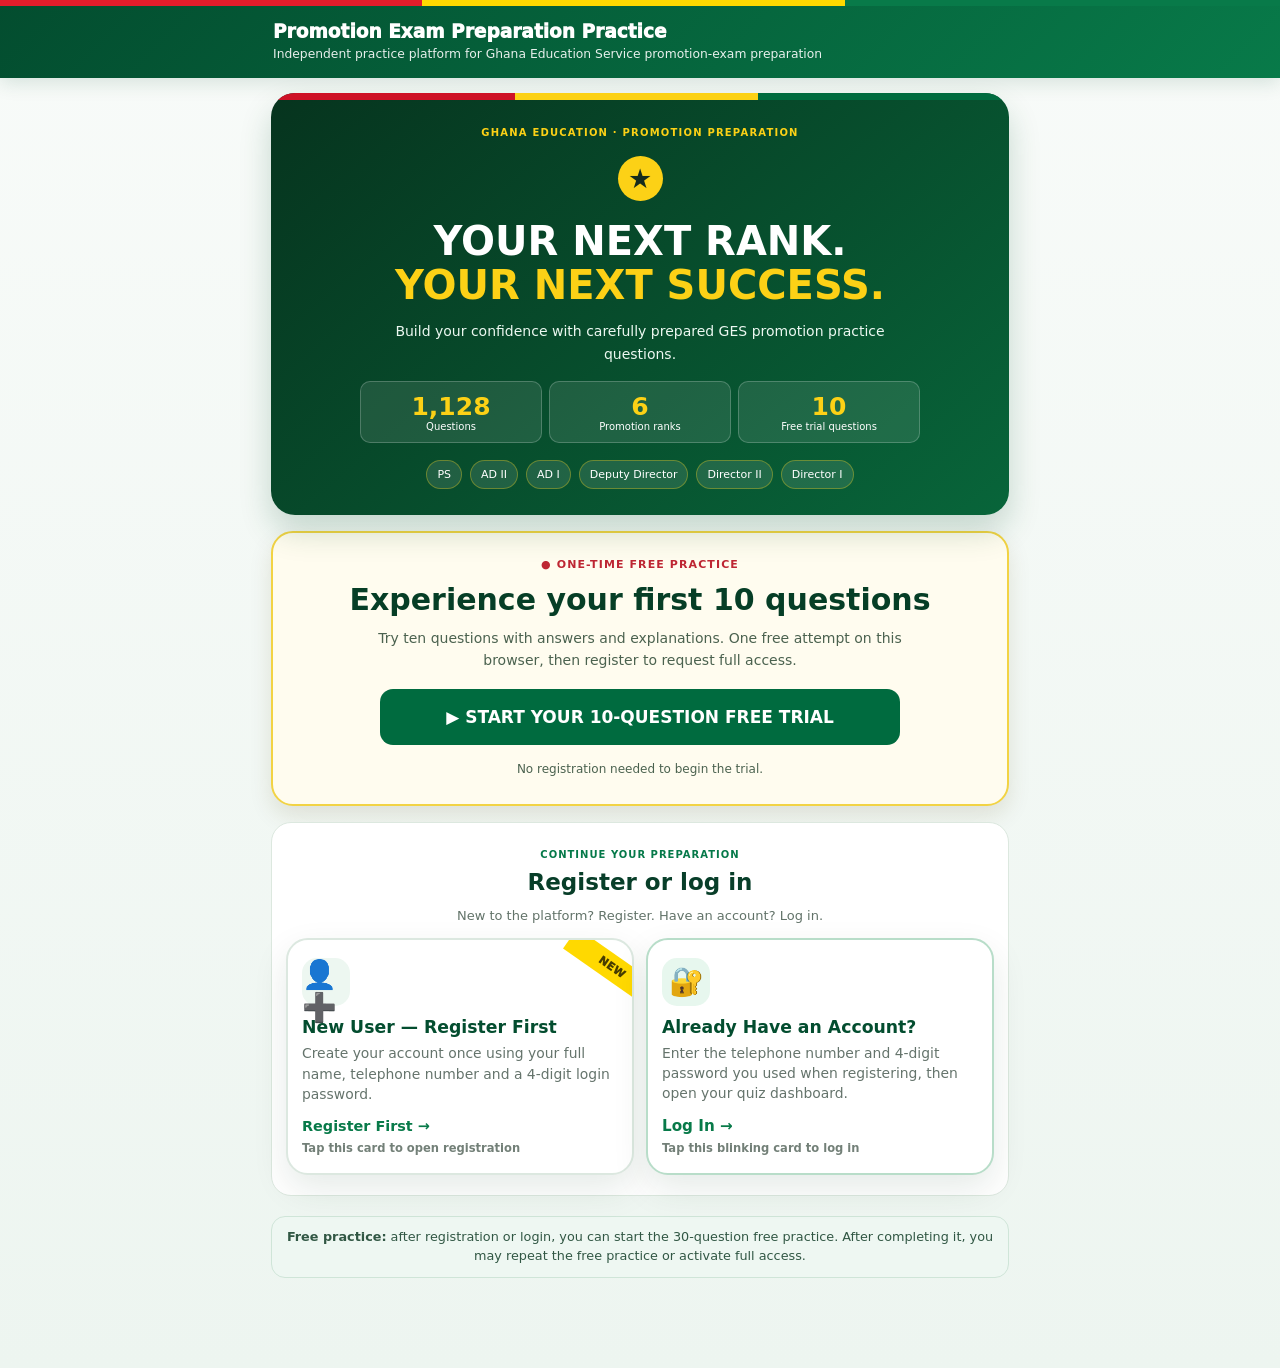
==== ges-promotion-quiz-2027/index.html @ 05cff6d4 "Enforce one-time browser free trial with automatic final subscription pop-up" ====
<!doctype html>
<html lang="en">
<head>
<meta charset="utf-8">
<meta name="viewport" content="width=device-width,initial-scale=1,viewport-fit=cover">
<meta name="theme-color" content="#075f39">
<title>Promotion Exam Preparation Practice</title>
<style>
:root{--g:#087a49;--gd:#034d2f;--y:#ffd900;--bg:#f3f7f4;--text:#17251e;--muted:#65746c;--line:#dce8e0;--shadow:0 14px 35px rgba(11,54,32,.10)}*{box-sizing:border-box}html{scroll-behavior:smooth}body{margin:0;font-family:system-ui,-apple-system,"Segoe UI",Roboto,Arial,sans-serif;background:linear-gradient(180deg,#f8fbf9,#edf5f0);color:var(--text);-webkit-tap-highlight-color:transparent}button,input,select{font:inherit}.hidden{display:none!important}button{cursor:pointer}.top-brand{background:linear-gradient(135deg,#034d2f,#087a49);color:#fff;box-shadow:0 5px 18px rgba(3,77,47,.14)}.flagline{height:6px;background:linear-gradient(90deg,#e31d2b 0 33%,#ffd900 33% 66%,#087a49 66%)}.brand{max-width:760px;margin:auto;padding:15px 13px}.brand h1{font-size:1.16rem;margin:0;font-weight:950}.brand p{font-size:.77rem;opacity:.9;margin:4px 0 0;line-height:1.35}.page{max-width:760px;margin:auto;padding:15px 11px 90px}.hero{text-align:center;padding:14px 6px 17px}.hero h2{margin:0;color:var(--gd);font-size:1.48rem}.hero p{margin:7px auto 0;max-width:610px;color:var(--muted);line-height:1.5;font-size:.91rem}.instruction-strip{display:flex;align-items:center;gap:9px;margin:0 auto 15px;max-width:620px;background:#fff8cf;border:1px solid #f0db70;border-radius:14px;padding:10px 12px;color:#514400;font-size:.82rem;line-height:1.42}.instruction-strip strong{color:#2e2900}.auth-grid{display:grid;grid-template-columns:1fr 1fr;gap:12px}.auth-choice{border:2px solid var(--line);background:#fff;border-radius:22px;padding:18px 14px;text-align:left;box-shadow:var(--shadow);min-height:195px;position:relative;overflow:hidden;transition:transform .18s,border-color .18s,box-shadow .18s}.auth-choice:hover,.auth-choice:active{transform:translateY(-3px);border-color:#62ae88;box-shadow:0 18px 38px rgba(11,54,32,.15)}.auth-choice .icon{display:grid;place-items:center;width:48px;height:48px;border-radius:15px;background:#edf7f1;font-size:1.75rem}.auth-choice h3{margin:11px 0 6px;color:var(--gd);font-size:1.08rem}.auth-choice p{margin:0;color:var(--muted);font-size:.87rem;line-height:1.45}.auth-choice b{display:inline-flex;margin-top:14px;color:var(--g);font-size:.9rem}.new-card:after{content:'NEW';position:absolute;right:-31px;top:15px;background:var(--y);color:#473d00;font-weight:1000;padding:6px 36px;transform:rotate(35deg);font-size:.68rem;letter-spacing:.04em}.login-card{border-color:#b8ddc9;animation:loginGlow 2.2s infinite}.login-card .icon{background:#e7f7ee}.login-card b{font-size:.95rem}@keyframes loginGlow{50%{box-shadow:0 0 0 5px rgba(8,122,73,.08),0 18px 40px rgba(11,54,32,.16);border-color:#68b88f}}.tap-note{display:block;margin-top:6px;font-size:.72rem;color:#738078;font-weight:750}.panel,.practice-card,.subscribe-card,.result-card{background:#fff;border:1px solid var(--line);border-radius:21px;padding:16px;box-shadow:var(--shadow)}.panel-head{display:flex;align-items:center;gap:10px;margin-bottom:12px}.back{border:0;background:#edf6f1;border-radius:12px;padding:10px 12px;color:var(--gd);font-weight:900}.panel h3{margin:0;color:var(--gd)}.panel small{color:var(--muted)}label{display:block;font-size:.78rem;font-weight:900;color:#385246;margin:11px 0 5px;text-transform:uppercase;letter-spacing:.03em}input,select{width:100%;border:1.5px solid #cfded5;border-radius:13px;padding:13px;background:#fff;outline:none;min-height:50px}input:focus,select:focus{border-color:var(--g);box-shadow:0 0 0 4px rgba(8,122,73,.1)}.primary,.ghost,.whatsapp{border:0;border-radius:13px;padding:12px 14px;font-weight:950}.primary{background:linear-gradient(135deg,#087a49,#045b36);color:#fff;box-shadow:0 9px 20px rgba(8,122,73,.22)}.ghost{background:#edf5f0;color:var(--gd)}.block{width:100%;display:flex;justify-content:center;margin-top:12px}.hint{background:#eef8f2;border:1px solid #d6eadf;padding:11px;border-radius:12px;color:#496258;font-size:.82rem;line-height:1.45;margin-top:10px}.security-note{margin:13px 0 0;padding:11px 12px;border-radius:14px;background:#eef7f2;border:1px solid #cfe5d8;color:#315744;font-size:.8rem;line-height:1.45;text-align:center}.pulse-soft{animation:pulseSoft 1.9s infinite}@keyframes pulseSoft{50%{transform:scale(1.015);box-shadow:0 0 0 5px rgba(8,122,73,.09),0 9px 20px rgba(8,122,73,.22)}}.dash-head{display:flex;justify-content:space-between;align-items:flex-start;gap:8px;margin-bottom:10px}.dash-head small{font-weight:900;color:var(--g)}.dash-head h2{margin:2px 0;font-size:1.35rem}.dash-head p{margin:0;color:var(--muted)}.status-pill{display:inline-block;padding:6px 10px;border-radius:999px;font-size:.72rem;font-weight:950;margin-bottom:12px}.status-pill.ok{background:#e4f7eb;color:#05683c}.status-pill.free{background:#fff5c4;color:#6f5900}.status-pill.pending{background:#fff0dd;color:#9b4d00}.practice-card{display:grid;gap:8px}.practice-card h3{margin:0}.practice-card p{margin:0;color:var(--muted);line-height:1.45}.card-icon{font-size:2rem}.grid2{display:grid;grid-template-columns:1fr 1fr;gap:10px}.action-card{width:100%;margin:12px 0;background:#fff;border:1px solid var(--line);border-radius:17px;padding:13px;text-align:left;display:grid;grid-template-columns:auto 1fr;column-gap:10px}.action-card span{font-size:1.5rem;grid-row:1/3}.action-card small{color:var(--muted)}.subscribe-card{margin-top:14px;text-align:center;border:2px solid var(--y);position:relative;overflow:hidden;background:linear-gradient(180deg,#fffef6,#fffbe1)}.subscribe-card:before{content:'FULL ACCESS';position:absolute;right:-39px;top:18px;background:#d52b2f;color:#fff;font-weight:1000;font-size:.64rem;padding:6px 40px;transform:rotate(37deg);letter-spacing:.05em}.blink-border{animation:subBlink 1.5s infinite}@keyframes subBlink{50%{box-shadow:0 0 0 6px rgba(255,217,0,.20),0 20px 42px rgba(84,70,0,.16);border-color:#f4c400}}.sub-badge{display:inline-block;background:var(--y);padding:6px 10px;border-radius:999px;font-size:.7rem;font-weight:1000}.subscribe-card h3{margin:11px 0 5px;color:var(--gd)}.subscribe-card p{color:var(--muted);line-height:1.46;margin:0}.price{font-size:2.35rem;font-weight:1000;color:var(--gd);margin:10px 0}.momo{background:#fff6b8;border:1px solid #ecd55c;border-radius:15px;padding:12px;display:grid;gap:4px}.momo small{font-weight:900;color:#725f00}.momo strong{font-size:1.55rem;letter-spacing:.035em}.momo b{font-size:.9rem}.whatsapp{display:flex;background:#18a558;color:#fff;text-decoration:none;justify-content:center;margin-top:10px}.pending-text{display:block;margin-top:8px;color:#9b4d00}.independent-note{text-align:center;color:#7a877f;font-size:.72rem;padding:16px}.quiz-top{position:sticky;top:0;z-index:5;background:#fff;border-bottom:1px solid var(--line)}.quiz-bar{max-width:760px;margin:auto;display:grid;grid-template-columns:40px 1fr 86px;gap:8px;align-items:center;padding:8px}.iconbtn{width:38px;height:38px;border:0;border-radius:11px;background:#edf4ef}.prog-meta{display:flex;justify-content:space-between;font-size:.66rem;font-weight:850;color:#52645b}.progress{height:6px;background:#e6eee9;border-radius:10px;overflow:hidden;margin-top:5px}.progress span{display:block;height:100%;background:linear-gradient(90deg,#e31d2b,#ffd900,#087a49);width:0}.timer{text-align:center;background:#eef7f2;padding:6px;border-radius:10px}.timer small{display:block;font-size:.48rem}.timer strong{font-size:.85rem}.quiz-page{max-width:760px;margin:auto;padding:9px 8px 90px}.q-tags{display:flex;gap:5px;flex-wrap:wrap;margin-bottom:6px}.tag{font-size:.62rem;background:#e8f3ed;padding:4px 7px;border-radius:999px;color:#315744}.question-card{background:#fff;border-radius:18px;padding:14px 10px;box-shadow:var(--shadow)}.qno{font-size:.68rem;font-weight:900;color:var(--g)}.qtext{font-size:1.02rem;font-weight:760;line-height:1.48;margin:7px 0 12px;overflow-wrap:anywhere}.options{display:grid;gap:8px}.option{border:1.5px solid #d9e5dd;background:#fff;border-radius:14px;padding:10px 9px;display:grid;grid-template-columns:34px minmax(0,1fr) auto;gap:8px;align-items:center;text-align:left;min-height:55px}.letter{width:32px;height:32px;border-radius:10px;background:#edf5f0;display:grid;place-items:center;font-weight:900}.option.correct{background:#e8f8ef;border-color:#43a871}.option.wrong{background:#fff0ef;border-color:#e26d64}.otxt{line-height:1.37;overflow-wrap:anywhere}.mark{font-size:.7rem;font-weight:900}.explain{margin-top:10px;background:#f4f7f5;border-radius:12px;padding:10px;font-size:.84rem;line-height:1.45}.bottom-nav{position:fixed;left:0;right:0;bottom:0;background:#fff;border-top:1px solid var(--line);padding:7px 8px calc(7px + env(safe-area-inset-bottom));z-index:8}.bottom-nav .inner{max-width:760px;margin:auto;display:grid;grid-template-columns:.9fr 1.2fr;gap:8px}.bottom-nav button{min-height:47px}.result-card{text-align:center}.result-ring{width:130px;height:130px;border:10px solid #dceee4;border-top-color:var(--g);border-radius:50%;margin:0 auto 12px;display:grid;place-items:center;align-content:center}.result-ring strong{font-size:2rem;color:var(--gd)}.result-ring span{font-size:.8rem}.stats{display:grid;grid-template-columns:repeat(4,1fr);gap:7px}.stats div{background:#fff;border:1px solid var(--line);border-radius:14px;padding:10px;text-align:center}.stats strong,.stats span{display:block}.stats span{font-size:.66rem;color:var(--muted)}.history{margin-top:12px;display:grid;gap:7px}.history-row{background:#fff;border:1px solid var(--line);border-radius:13px;padding:10px;display:grid;grid-template-columns:auto 1fr auto;gap:9px;align-items:center}.history-row b{font-size:1.2rem;color:var(--g)}.history-row span{font-size:.82rem}.history-row small{color:var(--muted)}.toast{position:fixed;z-index:99;left:50%;bottom:20px;transform:translateX(-50%);background:#123a28;color:#fff;padding:11px 14px;border-radius:12px;max-width:90%;font-weight:750;box-shadow:0 10px 30px #0003}.toast.bad{background:#98251e}@media(max-width:560px){.auth-grid{grid-template-columns:1fr}.auth-choice{min-height:152px}.page{padding:12px 9px 80px}.brand{padding:12px 10px}.brand h1{font-size:1rem}.brand p{font-size:.7rem}.grid2{grid-template-columns:1fr}.stats{grid-template-columns:1fr 1fr}.qtext{font-size:.98rem}.option{grid-template-columns:32px minmax(0,1fr) auto;padding:9px 7px}.history-row{grid-template-columns:auto 1fr}.history-row small{grid-column:2}.instruction-strip{font-size:.78rem}.auth-choice h3{font-size:1.02rem}}
</style>
<style>
.new-bank-hero{position:relative;overflow:hidden;margin:0 0 17px;padding:25px 18px 20px;border-radius:21px;background:linear-gradient(145deg,#064d30 0%,#087847 67%,#0b573a 100%);color:white;text-align:center;border:1px solid #ffd83d;box-shadow:0 18px 36px rgba(3,77,47,.2)}
.new-bank-hero:before{content:"";position:absolute;top:0;left:0;right:0;height:7px;background:linear-gradient(90deg,#ce1126 0 33.33%,#fcd116 33.33% 66.66%,#138547 66.66% 100%)}
.new-bank-tag{display:inline-flex;align-items:center;gap:8px;padding:7px 12px;border:1px solid rgba(255,255,255,.38);border-radius:24px;background:rgba(255,255,255,.15);font-size:10px;font-weight:850;letter-spacing:.08em}
.new-bank-dot{width:8px;height:8px;border-radius:50%;background:#fcd116;box-shadow:0 0 0 4px rgba(252,209,22,.2)}
.new-bank-spark{color:#fcd116}
.new-bank-symbol{margin-top:18px;color:#fcd116;font-size:16px}.new-bank-symbol span{margin:0 8px;color:#f4f9f4;font-size:10px;letter-spacing:.16em;font-weight:850}
.new-bank-hero h2{font-size:clamp(28px,7vw,40px);line-height:1.08;margin:13px 0 12px;letter-spacing:-.035em;color:#fff;font-weight:900}.new-bank-hero h2 span{color:#fcd116}
.new-bank-hero p{font-size:14px;line-height:1.6;max-width:530px;margin:0 auto;color:#eef9f1}
.new-bank-stats{display:grid;grid-template-columns:repeat(3,minmax(0,1fr));gap:7px;margin-top:18px}.new-bank-stats span{background:rgba(255,255,255,.13);border:1px solid rgba(255,255,255,.17);border-radius:12px;padding:10px 5px;font-size:10px;line-height:1.35}.new-bank-stats strong{display:block;color:#fcd116;font-size:21px;line-height:1.1;margin-bottom:3px}
.new-bank-encourage{margin-top:15px;color:#fcd116;font-size:11px;letter-spacing:.025em;font-weight:800}
@media (max-width:380px){.new-bank-hero{padding:23px 11px 18px}.new-bank-stats span{font-size:9px}.new-bank-symbol span{margin:0 3px;font-size:9px}}
@media (prefers-reduced-motion:no-preference){.new-bank-dot{animation:new-bank-pulse 2.5s ease-in-out infinite}@keyframes new-bank-pulse{50%{box-shadow:0 0 0 8px rgba(252,209,22,.08)}}}
</style>
<style>
.preview-ten{margin:20px auto 18px;max-width:760px;background:#fff;border:1px solid #d3e3da;border-radius:20px;overflow:hidden;box-shadow:0 14px 34px rgba(4,64,38,.1)}
.preview-head{padding:21px 17px 17px;background:linear-gradient(135deg,#06462d,#087747);color:#fff;text-align:center;border-top:5px solid #fcd116}.preview-free{display:inline-block;color:#15301f;background:#fcd116;padding:5px 11px;font-size:11px;font-weight:900;letter-spacing:.04em;border-radius:20px;animation:preview-glow 2.2s infinite}
.preview-head h2{font-size:clamp(20px,5vw,28px);margin:12px 0 8px;color:#fff}.preview-head p{font-size:14px;line-height:1.5;margin:0 auto 15px;max-width:510px;color:#e5f4e9}
.preview-meter{display:flex;justify-content:space-between;gap:10px;font-size:13px;font-weight:800}.preview-track{height:6px;border-radius:8px;background:#4c9472;margin-top:8px;overflow:hidden}.preview-track span{display:block;height:100%;width:10%;background:#fcd116;transition:width .25s}
.preview-content{padding:19px 16px 14px}.preview-topic{display:inline-block;font-size:11px;color:#006b3f;background:#e5f4ea;border-radius:7px;font-weight:800;padding:5px 9px;margin-bottom:11px}.preview-question{margin:0 0 15px;font-size:19px;line-height:1.42;color:#163423;font-weight:750}.preview-options{display:grid;gap:9px}.preview-option{width:100%;display:flex;gap:12px;align-items:flex-start;padding:13px;text-align:left;background:#fff;border:1.5px solid #d5e4da;border-radius:12px;color:#183d29;font-size:15px;cursor:pointer;white-space:normal;line-height:1.4}.preview-option span:first-child{flex:none;width:27px;height:27px;display:grid;place-items:center;border-radius:50%;border:1px solid #88a898;font-weight:800;font-size:12px}.preview-option.preview-correct{border-color:#087a49;background:#e6f7ec}.preview-option.preview-wrong{border-color:#c32938;background:#fff0f0}.preview-option:disabled{cursor:default;opacity:1}.preview-explain{margin-top:12px;padding:12px;border-left:4px solid #006b3f;background:#edf8f0;border-radius:8px;color:#193d29;font-size:14px;line-height:1.55}
.preview-actions{display:flex;gap:10px;padding:0 16px 16px}.preview-actions button{flex:1;min-width:0;border-radius:10px;padding:13px 9px;font-size:13px;font-weight:800;cursor:pointer;white-space:normal}.preview-primary{border:0;background:#006b3f;color:white}.preview-outline{border:1px solid #006b3f;background:white;color:#006b3f}.preview-actions button:disabled{opacity:.45;cursor:default}.preview-footer{font-size:12px;text-align:center;color:#5b7164;padding:0 16px 17px;margin:0}
@keyframes preview-glow{50%{box-shadow:0 0 0 5px rgba(252,209,22,.18)}}@media(prefers-reduced-motion:reduce){.preview-free{animation:none}}
</style>
<style>
.quick-route{padding:19px 14px;margin:15px 0 18px;border-radius:19px;background:#fff;border:1px solid #d8e7dd;box-shadow:0 7px 22px rgba(0,80,46,.07)}.quick-route-title{text-align:center;color:#087a49;font-size:10px;letter-spacing:.13em;font-weight:900}.quick-route h2{text-align:center;color:#123b27;font-size:21px;margin:5px 0 13px}.quick-route-grid{display:grid;grid-template-columns:repeat(3,minmax(0,1fr));gap:9px}.quick-route-card{min-width:0;min-height:128px;display:flex;flex-direction:column;align-items:flex-start;gap:5px;text-align:left;padding:13px 11px;border-radius:14px;background:#f0f8f3;border:1px solid #bedccc;color:#153b27;cursor:pointer}.quick-route-card:nth-child(2){background:#fff9e5;border-color:#ebd78a}.quick-route-card:nth-child(3){background:#f5f8fa;border-color:#d2e1e9}.quick-route-number{border-radius:6px;background:#087a49;color:white;padding:3px 7px;font-size:10px;font-weight:900}.quick-route-card strong{font-size:14px;line-height:1.22}.quick-route-card small{font-size:11px;line-height:1.35;color:#536c5b}.quick-route-card>span:last-child{font-size:11px;font-weight:900;color:#057847;margin-top:auto}
.preview-modal[hidden]{display:none!important}.preview-modal{position:fixed;inset:0;z-index:999999;background:rgba(4,27,16,.78);display:flex;align-items:center;justify-content:center;padding:15px;overflow-y:auto}.preview-modal-card{position:relative;width:100%;max-width:470px;background:white;border-radius:20px;padding:25px 18px 20px;text-align:center;color:#143622;box-shadow:0 20px 70px rgba(0,0,0,.35);overflow:hidden}.preview-modal-flag{position:absolute;top:0;left:0;right:0;height:7px;background:linear-gradient(90deg,#ce1126 0 33%,#fcd116 33% 66%,#006b3f 66%)}.preview-modal-icon{width:54px;height:54px;display:grid;place-items:center;background:#fcd116;color:#111;margin:3px auto 11px;border-radius:50%;font-size:27px}.preview-modal-caption{font-size:10px;font-weight:900;letter-spacing:.1em;color:#087a49}.preview-modal-card h2{margin:8px 0;font-size:23px;color:#075934}.preview-modal-card p{line-height:1.48;font-size:14px;margin:10px 0}.preview-modal-message{background:#eff7f0;border-radius:10px;padding:12px}.preview-modal-card button{display:block;width:100%;font-weight:800;cursor:pointer;font-size:14px;padding:12px;border-radius:10px;margin-top:9px}.preview-modal-join{border:0;background:#006b3f;color:#fff}.preview-modal-secondary{border:1px solid #006b3f;color:#006b3f;background:white}.preview-modal-outline{border:1px solid #dac169;color:#654b00;background:#fff9e6}.preview-modal-close{border:0;background:transparent;color:#66786e!important;font-size:12px!important}.preview-modal-open{overflow:hidden}
@media(max-width:480px){.quick-route-grid{grid-template-columns:1fr}.quick-route-card{min-height:0;display:grid;grid-template-columns:37px 1fr;gap:3px 9px;align-items:center}.quick-route-number{grid-row:span 3;justify-self:center}.quick-route-card>span:last-child{margin-top:0}}
</style><style>
.fresh-hero{position:relative;background:linear-gradient(140deg,#06341e,#08653a);border-radius:24px;text-align:center;color:white;padding:34px 15px 26px;overflow:hidden;box-shadow:0 16px 32px #0b502b33}.fresh-flag{height:7px;position:absolute;top:0;left:0;right:0;background:linear-gradient(90deg,#ce1126 0 33%,#fcd116 33% 66%,#006b3f 66%)}.fresh-kicker{font-size:10px;letter-spacing:.12em;font-weight:900;color:#fcd116}.fresh-star{font-size:27px;background:#fcd116;color:#162b1c;border-radius:50%;width:45px;height:45px;display:grid;place-items:center;margin:18px auto}.fresh-hero h2{font-size:clamp(26px,6vw,40px);font-weight:900;line-height:1.12;color:white;margin:0 0 12px}.fresh-hero h2 span{color:#fcd116}.fresh-hero p{font-size:14px;line-height:1.6;color:#ecf8f1;max-width:490px;margin:0 auto 16px}.fresh-metrics{display:grid;grid-template-columns:repeat(3,1fr);gap:7px;max-width:560px;margin:0 auto 17px}.fresh-metrics span{background:#ffffff19;border:1px solid #ffffff35;border-radius:10px;padding:10px 3px;font-size:10px}.fresh-metrics b{display:block;font-size:25px;color:#fcd116}.fresh-ranks{display:flex;flex-wrap:wrap;justify-content:center;gap:8px}.fresh-ranks span{font-size:11px;padding:7px 10px;border-radius:20px;background:#ffffff1b;border:1px solid #fcd11655;animation:rankrise 3s infinite}.fresh-ranks span:nth-child(even){animation-delay:-1.5s}.fresh-trial{background:#fffcef;border:2px solid #f2d344;border-radius:22px;text-align:center;padding:25px 17px;margin:16px 0;box-shadow:0 10px 22px #544a1020}.fresh-live{font-size:11px;letter-spacing:.1em;font-weight:900;color:#be2633;animation:twinkle 1.4s infinite}.fresh-trial h2{font-size:clamp(22px,5vw,30px);color:#063e26;margin:11px 0}.fresh-trial p{font-size:14px;line-height:1.55;color:#4b624f;max-width:540px;margin:0 auto 18px}.fresh-cta{width:100%;max-width:520px;border:0;border-radius:13px;background:#006b3f;color:white;padding:18px 12px;font-weight:900;font-size:clamp(13px,3vw,17px);cursor:pointer;animation:ctaglow 1.6s infinite}.fresh-cta.done{background:#a62132;animation:none}.fresh-trial .fresh-small{font-size:12px;margin:15px auto 0}.fresh-entry{background:#fff;border:1px solid #dce8df;border-radius:20px;padding:20px 14px;margin-bottom:20px}.fresh-entry-title{text-align:center}.fresh-entry-title span{color:#057949;font-size:10px;letter-spacing:.1em;font-weight:900}.fresh-entry-title h2{color:#083e29;font-size:23px;margin:7px 0}.fresh-entry-title p{font-size:13px;color:#627369}.fresh-entry .auth-grid{margin-top:15px}.preview-ten[hidden]{display:none!important}@keyframes rankrise{50%{transform:translateY(-5px)}}@keyframes twinkle{50%{opacity:.35}}@keyframes ctaglow{50%{box-shadow:0 0 0 7px #fcd11666;transform:scale(1.015)}}@media(prefers-reduced-motion:reduce){.fresh-ranks span,.fresh-live,.fresh-cta{animation:none}}
</style></head>
<body>
<header class="top-brand"><div class="flagline"></div><div class="brand"><h1>Promotion Exam Preparation Practice</h1><p>Independent practice platform for Ghana Education Service promotion-exam preparation</p></div></header>
<main id="authScreen" class="page">
<section class="fresh-hero"><div class="fresh-flag"></div><div class="fresh-kicker">GHANA EDUCATION · PROMOTION PREPARATION</div><div class="fresh-star">★</div><h2>YOUR NEXT RANK.<br><span>YOUR NEXT SUCCESS.</span></h2><p>Build your confidence with carefully prepared GES promotion practice questions.</p><div class="fresh-metrics"><span><b>1,128</b>Questions</span><span><b>6</b>Promotion ranks</span><span><b>10</b>Free trial questions</span></div><div class="fresh-ranks"><span>PS</span><span>AD II</span><span>AD I</span><span>Deputy Director</span><span>Director II</span><span>Director I</span></div></section><section class="fresh-trial"><div class="fresh-live">● ONE-TIME FREE PRACTICE</div><h2>Experience your first 10 questions</h2><p>Try ten questions with answers and explanations. One free attempt on this browser, then register to request full access.</p><button type="button" id="jumpPreview" class="fresh-cta">▶ START YOUR 10-QUESTION FREE TRIAL</button><p id="trialStatus" class="fresh-small">No registration needed to begin the trial.</p></section><section class="fresh-entry"><div class="fresh-entry-title"><span>CONTINUE YOUR PREPARATION</span><h2>Register or log in</h2><p>New to the platform? Register. Have an account? Log in.</p></div><section id="authChooser" class="auth-grid">
<button type="button" id="newUserCard" class="auth-choice new-card"><span class="icon">👤➕</span><h3>New User — Register First</h3><p>Create your account once using your full name, telephone number and a 4-digit login password.</p><b>Register First →</b><span class="tap-note">Tap this card to open registration</span></button>
<button type="button" id="existingUserCard" class="auth-choice login-card"><span class="icon">🔐</span><h3>Already Have an Account?</h3><p>Enter the telephone number and 4-digit password you used when registering, then open your quiz dashboard.</p><b>Log In →</b><span class="tap-note">Tap this blinking card to log in</span></button>
</section></section><section id="previewTen" class="preview-ten" hidden aria-labelledby="previewTenTitle"><div class="preview-head"><span class="preview-free">★ FREE · NO LOGIN NEEDED</span><h2 id="previewTenTitle">Try 10 Real Promotion Questions</h2><p>Experience the question bank before registering. Choose an answer, see the correct option and explanation, and proceed to registration when finished.</p><div class="preview-meter"><span id="previewProgress">Question 1 of 10</span><span id="previewScore">0 correct</span></div><div class="preview-track"><span id="previewFill"></span></div></div><div id="previewContent" class="preview-content"><p>Loading your free practice…</p></div><div class="preview-actions"><button type="button" id="previewPrevious" class="preview-outline">← Previous</button><button type="button" id="previewNext" class="preview-primary">Next question →</button></div><p class="preview-footer">After the ten questions, choose whether to register for full access to access the full question bank.</p></section><div class="security-note"><strong>Free practice:</strong> after registration or login, you can start the 30-question free practice. After completing it, you may repeat the free practice or activate full access.</div>
<section id="registerPanel" class="panel hidden"><div class="panel-head"><button type="button" class="back" data-back-auth>←</button><div><h3>Register New Account</h3><small>First-time users only</small></div></div><form id="registerForm"><label>Full name</label><input id="regName" autocomplete="name" required placeholder="Enter your full name"><label>Telephone number</label><input id="regPhone" inputmode="tel" autocomplete="tel" required placeholder="e.g. 0240000000"><label>Create 4-digit login password</label><input id="regPin" type="password" inputmode="numeric" maxlength="4" pattern="\d{4}" required placeholder="Create 4 digits"><button id="registerBtn" type="submit" class="primary block pulse-soft">Register & Continue</button><div class="hint">Once registration succeeds, your practice dashboard opens immediately and you can start the free 30 questions.</div></form></section>
<section id="loginPanel" class="panel hidden"><div class="panel-head"><button type="button" class="back" data-back-auth>←</button><div><h3>Log In to Your Account</h3><small>For users who have already registered</small></div></div><form id="loginForm"><label>Registered telephone number</label><input id="loginPhone" inputmode="tel" autocomplete="tel" required placeholder="Enter your registered telephone number"><label>4-digit login password</label><input id="loginPin" type="password" inputmode="numeric" maxlength="4" pattern="\d{4}" autocomplete="current-password" required placeholder="Enter your 4 digits"><button id="loginBtn" type="submit" class="primary block pulse-soft">Log In & Open Quiz</button><div class="hint">Use exactly the same telephone number and 4-digit password you created during registration. Successful login takes you directly to your practice dashboard.</div></form></section>
</main>
<div id="previewFinishModal" class="preview-modal" hidden role="dialog" aria-modal="true" aria-labelledby="previewFinishTitle"><div class="preview-modal-card"><div class="preview-modal-flag"></div><div class="preview-modal-icon">★</div><span class="preview-modal-caption">FREE PRACTICE COMPLETED</span><h2 id="previewFinishTitle">Your free trial is complete!</h2><p id="previewFinishScore"></p><p class="preview-modal-message">Ready to prepare across <strong>all six GES promotion ranks</strong>? Register for an account to request full subscriber access to the complete question banks, or log in if you already have an approved account.</p><button id="previewJoin" type="button" class="preview-modal-join">Register for Full Access →</button><button id="previewExisting" type="button" class="preview-modal-secondary">I Already Have an Account</button><button id="previewRepeat" type="button" class="preview-modal-outline" hidden>Trial completed</button><button id="previewDismiss" type="button" class="preview-modal-close">Close for now</button></div></div>
<main id="dashboardScreen" class="page hidden"></main>
<section id="quizScreen" class="hidden"><header class="quiz-top"><div class="quiz-bar"><button id="exitQuiz" type="button" class="iconbtn">✕</button><div><div class="prog-meta"><span id="qProgress">Question</span><span id="answeredCount">0 answered</span></div><div class="progress"><span id="progressBar"></span></div></div><div class="timer"><small>TIME LEFT</small><strong id="timerText">30:00</strong></div></div></header><main class="quiz-page"><div id="qTags" class="q-tags"></div><article class="question-card"><div id="qNo" class="qno"></div><div id="qText" class="qtext"></div><div id="options" class="options"></div><div id="explanation" class="explain hidden"></div></article></main><nav class="bottom-nav"><div class="inner"><button id="prevBtn" type="button" class="ghost">← Previous</button><button id="nextBtn" type="button" class="primary">Next →</button></div></nav></section>
<main id="resultScreen" class="page hidden"></main>
<main id="performanceScreen" class="page hidden"></main>
<div id="toastRoot"></div>
<script src="./free-bank-v3.js?v=20261002e"></script>
<script src="./full-bank-part1.js?v=20261002e"></script>
<script src="./full-bank-part2.js?v=20261002e"></script>
<script src="./full-bank-part3.js?v=20261002e"></script>
<script src="./full-bank-part4.js?v=20261002e"></script>
<script src="./app-v4.js?v=20261022-answerfix3"></script>
<script>
(function(){
'use strict';
var qs=[{"q":"How is the work of the Ministry of Education (MoE) related to that of the Ghana Education Service (GES)?","o":["MoE gives policy direction while GES implements the policies","Both bodies perform exactly the same functions","GES formulates policies while MoE runs the schools","MoE implements policies that GES formulates"],"a":0,"e":"The MoE is the policy-making ministry; GES is the implementing agency for approved pre-tertiary policies and programmes.","t":"MoE, GES & Education Law","id":1},{"q":"The Ghana Education Service Act, 1995 (Act 506) set up GES mainly to","o":["manage and decentralise the delivery of pre-tertiary education services","take over the administration of universities","privatise public schools","replace the Ministry of Education"],"a":0,"e":"Act 506 gave GES the mandate to implement and manage pre-tertiary education delivery through national, regional and district structures.","t":"MoE, GES & Education Law","id":2},{"q":"Which function belongs to the Ministry of Education rather than to GES?","o":["Posting head teachers to schools","Developing national education policies","Recruiting teachers into the Service","Supervising basic schools"],"a":1,"e":"Policy formulation is the Ministry's role; posting, recruitment and supervision are implementation duties of GES.","t":"MoE, GES & Education Law","id":3},{"q":"Which scenario shows GES applying a policy made by the Ministry of Education?","o":["GES designs Free SHS and funds it","GES abolishes school fees on its own authority","GES prepares the national education budget","GES ensures schools carry out the Free SHS policy at school level"],"a":3,"e":"Free SHS is a government/MoE policy; GES's role is to see that it is implemented in schools.","t":"MoE, GES & Education Law","id":4},{"q":"The core mandate of the Ghana Education Service is to","o":["develop the national curriculum for the Ministry","formulate national policies on education","prepare the teachers' salary structure","implement approved national pre-tertiary education policies and programmes"],"a":3,"e":"GES is the implementing agency; policy formulation belongs to MoE and curriculum development to NaCCA.","t":"MoE, GES & Education Law","id":5},{"q":"The governing body of the Ghana Education Service is the","o":["Regional Director of Education","GES Headquarters","Director-General of GES","GES Council"],"a":3,"e":"The Council is the governing body; the Director-General is the chief executive answerable to it.","t":"MoE, GES & Education Law","id":6},{"q":"On the GES organogram, the Director-General is directly answerable to the","o":["Public Services Commission","GES Council","Chief Director of MoE","Minister of Education"],"a":1,"e":"The Director-General heads the Service and reports to the governing Council.","t":"MoE, GES & Education Law","id":7},{"q":"Which of these is NOT a specific duty of the Ghana Education Service?","o":["Implementing approved pre-tertiary programmes","Maintaining professional standards and conduct of its personnel","Formulating national educational policies","Keeping an up-to-date register of teachers in the public system"],"a":2,"e":"Policy formulation is the role of the Ministry of Education, not GES.","t":"MoE, GES & Education Law","id":8},{"q":"The Ghana Education Service was first established in","o":["1987","1957","1974","1995"],"a":2,"e":"GES was created in 1974 as part of the Public Service; Act 506 of 1995 later restated its legal framework.","t":"MoE, GES & Education Law","id":9},{"q":"The Act that set up the Ghana Education Service in 1995 is","o":["Act 1023","Act 778","Act 605","Act 506"],"a":3,"e":"The Ghana Education Service Act, 1995 is Act 506.","t":"MoE, GES & Education Law","id":10}];
var TRIAL_KEY='ges-free-trial-ten-one-attempt-v2';
var saved=null;try{saved=JSON.parse(localStorage.getItem(TRIAL_KEY)||'null');}catch(e){}
var choices=saved&&Array.isArray(saved.answers)&&saved.answers.length===qs.length?saved.answers:new Array(qs.length).fill(null);
var idx=saved&&Number.isInteger(saved.index)?Math.max(0,Math.min(qs.length-1,saved.index)):0;
var completed=!!(saved&&saved.completed);
function persist(done){try{localStorage.setItem(TRIAL_KEY,JSON.stringify({answers:choices,index:idx,completed:!!done}));}catch(e){}}
function lockFree(){completed=true;persist(true);get('previewTen').hidden=true;get('jumpPreview').textContent='TRIAL COMPLETED — REGISTER FOR FULL ACCESS →';get('jumpPreview').classList.add('done');get('trialStatus').textContent='Your one-time free trial has ended. Register to request full access.';}

var get=function(id){return document.getElementById(id);};
function render(){
var q=qs[idx],answered=choices[idx]!==null,correct=choices.filter(function(v,i){return v===qs[i].a;}).length;
get('previewProgress').textContent='Question '+(idx+1)+' of '+qs.length;
get('previewScore').textContent=correct+' correct';
get('previewFill').style.width=((idx+1)/qs.length*100)+'%';
var host=get('previewContent');host.replaceChildren();
var topic=document.createElement('span');topic.className='preview-topic';topic.textContent=q.t;host.appendChild(topic);
var title=document.createElement('h3');title.className='preview-question';title.textContent=q.q;host.appendChild(title);
var wrap=document.createElement('div');wrap.className='preview-options';
q.o.forEach(function(option,i){
var btn=document.createElement('button');btn.type='button';btn.className='preview-option';btn.disabled=answered;
if(answered&&i===q.a)btn.className+=' preview-correct';
else if(answered&&i===choices[idx])btn.className+=' preview-wrong';
var l=document.createElement('span');l.textContent=String.fromCharCode(65+i);
var t=document.createElement('span');t.textContent=option;btn.append(l,t);
btn.addEventListener('click',function(){if(choices[idx]!==null)return;choices[idx]=i;persist(false);render();if(choices.every(function(v){return v!==null;})){lockFree();openFinish();}});wrap.appendChild(btn);
});host.appendChild(wrap);
if(answered){var explain=document.createElement('div');explain.className='preview-explain';explain.textContent=(choices[idx]===q.a?'✓ Correct. ':'Correct answer: '+q.o[q.a]+'. ')+(q.e||'');host.appendChild(explain);}
get('previewPrevious').disabled=idx===0;
get('previewNext').textContent=idx===qs.length-1?'Finish & See Full Access →':'Next question →';
}
function openFinish(){
get('previewFinishScore').textContent='Your result: '+choices.filter(function(v,i){return v===qs[i].a;}).length+' out of 10 correct.';
get('previewFinishModal').hidden=false;document.body.classList.add('preview-modal-open');
}
function closeFinish(){get('previewFinishModal').hidden=true;document.body.classList.remove('preview-modal-open');}
function restartPreview(){choices.fill(null);idx=0;closeFinish();render();get('previewTen').scrollIntoView({behavior:'smooth',block:'start'});}
function toAuth(mode){closeFinish();var card=get(mode==='register'?'newUserCard':'existingUserCard');if(card)card.click();get('authScreen').scrollIntoView({behavior:'smooth',block:'start'});}
get('previewJoin').addEventListener('click',function(){toAuth('register');});
get('previewExisting').addEventListener('click',function(){toAuth('login');});
get('previewRepeat').addEventListener('click',function(){toAuth('register');});
get('previewDismiss').addEventListener('click',closeFinish);
get('jumpPreview').addEventListener('click',function(){if(completed){toAuth('register');return;}get('previewTen').hidden=false;persist(false);render();get('previewTen').scrollIntoView({behavior:'smooth',block:'start'});});
get('previewPrevious').addEventListener('click',function(){if(idx>0){idx--;persist(false);render();}});
get('previewNext').addEventListener('click',function(){if(idx===qs.length-1){if(choices.every(function(v){return v!==null;})){lockFree();openFinish();}else{var first=choices.indexOf(null);idx=first<0?0:first;persist(false);render();}return;}idx++;persist(false);render();});
if(completed||choices.every(function(v){return v!==null;})){lockFree();}else{render();}
})();
</script>
</body>
</html>
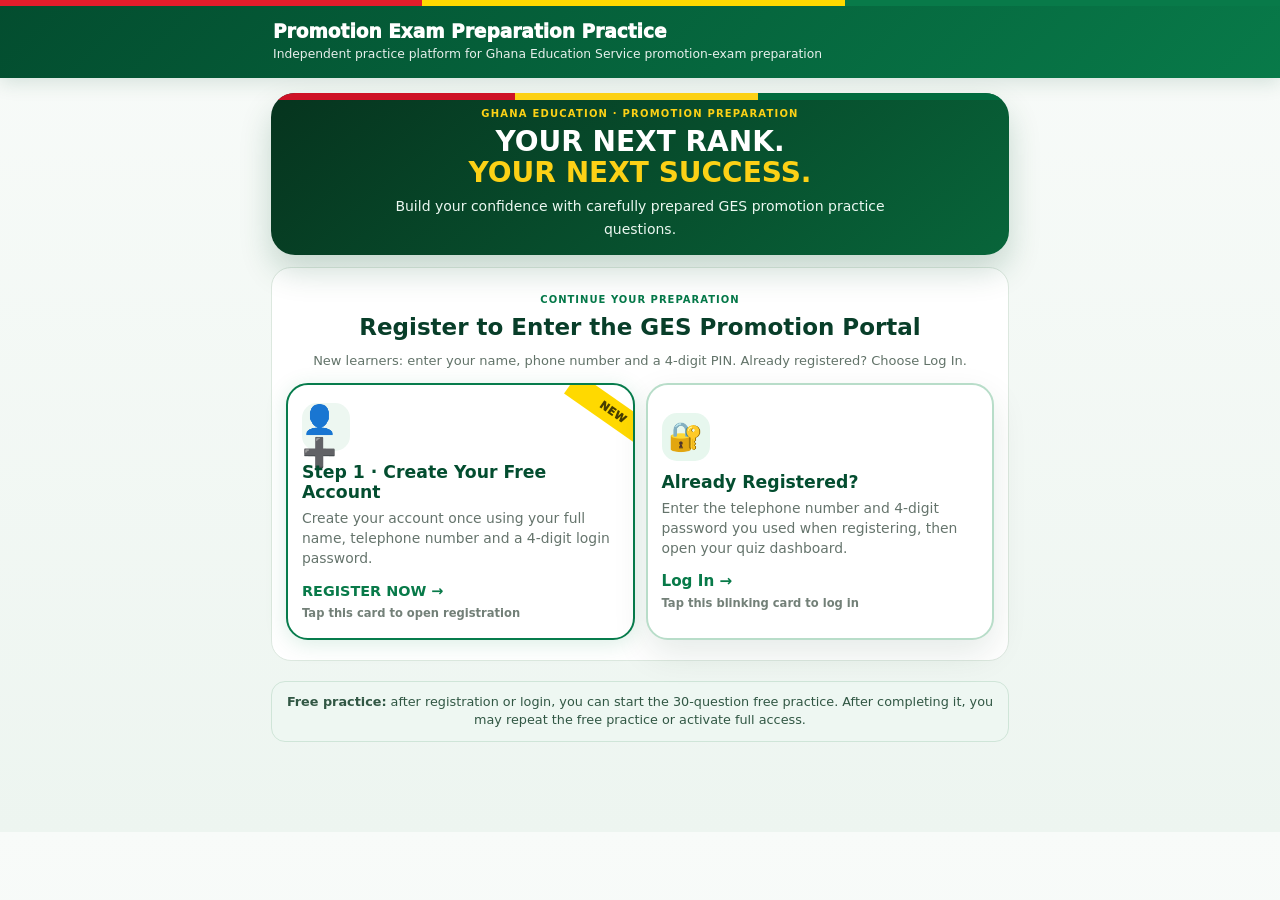
==== commit 6e004fa1: "Make registration the clear first step and move subscription information after registration" ====
--- a/ges-promotion-quiz-2027/index.html
+++ b/ges-promotion-quiz-2027/index.html
@@ -37,16 +37,16 @@
 @media(max-width:480px){.quick-route-grid{grid-template-columns:1fr}.quick-route-card{min-height:0;display:grid;grid-template-columns:37px 1fr;gap:3px 9px;align-items:center}.quick-route-number{grid-row:span 3;justify-self:center}.quick-route-card>span:last-child{margin-top:0}}
 </style><style>
 .fresh-hero{position:relative;background:linear-gradient(140deg,#06341e,#08653a);border-radius:24px;text-align:center;color:white;padding:34px 15px 26px;overflow:hidden;box-shadow:0 16px 32px #0b502b33}.fresh-flag{height:7px;position:absolute;top:0;left:0;right:0;background:linear-gradient(90deg,#ce1126 0 33%,#fcd116 33% 66%,#006b3f 66%)}.fresh-kicker{font-size:10px;letter-spacing:.12em;font-weight:900;color:#fcd116}.fresh-star{font-size:27px;background:#fcd116;color:#162b1c;border-radius:50%;width:45px;height:45px;display:grid;place-items:center;margin:18px auto}.fresh-hero h2{font-size:clamp(26px,6vw,40px);font-weight:900;line-height:1.12;color:white;margin:0 0 12px}.fresh-hero h2 span{color:#fcd116}.fresh-hero p{font-size:14px;line-height:1.6;color:#ecf8f1;max-width:490px;margin:0 auto 16px}.fresh-metrics{display:grid;grid-template-columns:repeat(3,1fr);gap:7px;max-width:560px;margin:0 auto 17px}.fresh-metrics span{background:#ffffff19;border:1px solid #ffffff35;border-radius:10px;padding:10px 3px;font-size:10px}.fresh-metrics b{display:block;font-size:25px;color:#fcd116}.fresh-ranks{display:flex;flex-wrap:wrap;justify-content:center;gap:8px}.fresh-ranks span{font-size:11px;padding:7px 10px;border-radius:20px;background:#ffffff1b;border:1px solid #fcd11655;animation:rankrise 3s infinite}.fresh-ranks span:nth-child(even){animation-delay:-1.5s}.fresh-trial{background:#fffcef;border:2px solid #f2d344;border-radius:22px;text-align:center;padding:25px 17px;margin:16px 0;box-shadow:0 10px 22px #544a1020}.fresh-live{font-size:11px;letter-spacing:.1em;font-weight:900;color:#be2633;animation:twinkle 1.4s infinite}.fresh-trial h2{font-size:clamp(22px,5vw,30px);color:#063e26;margin:11px 0}.fresh-trial p{font-size:14px;line-height:1.55;color:#4b624f;max-width:540px;margin:0 auto 18px}.fresh-cta{width:100%;max-width:520px;border:0;border-radius:13px;background:#006b3f;color:white;padding:18px 12px;font-weight:900;font-size:clamp(13px,3vw,17px);cursor:pointer;animation:ctaglow 1.6s infinite}.fresh-cta.done{background:#a62132;animation:none}.fresh-trial .fresh-small{font-size:12px;margin:15px auto 0}.fresh-entry{background:#fff;border:1px solid #dce8df;border-radius:20px;padding:20px 14px;margin-bottom:20px}.fresh-entry-title{text-align:center}.fresh-entry-title span{color:#057949;font-size:10px;letter-spacing:.1em;font-weight:900}.fresh-entry-title h2{color:#083e29;font-size:23px;margin:7px 0}.fresh-entry-title p{font-size:13px;color:#627369}.fresh-entry .auth-grid{margin-top:15px}.preview-ten[hidden]{display:none!important}@keyframes rankrise{50%{transform:translateY(-5px)}}@keyframes twinkle{50%{opacity:.35}}@keyframes ctaglow{50%{box-shadow:0 0 0 7px #fcd11666;transform:scale(1.015)}}@media(prefers-reduced-motion:reduce){.fresh-ranks span,.fresh-live,.fresh-cta{animation:none}}
-</style></head>
+</style><style>.phone-format-tip{display:block;color:#08744b;font-size:12px;font-weight:750;margin:5px 0 13px;line-height:1.45}</style><style>.fresh-trial[hidden],#previewTen[hidden]{display:none!important}.registration-switch{display:block;width:100%;margin:13px 0 2px;padding:11px;background:#e8f5ed;border:1px solid #a4d2bb;border-radius:10px;font-size:13px;font-weight:850;color:#075f3a}.fresh-hero{padding:15px!important}.fresh-hero .fresh-ranks,.fresh-hero .fresh-metrics,.fresh-star{display:none!important}.fresh-hero h2{font-size:clamp(19px,4vw,28px)!important;margin:7px 0!important}.fresh-hero p{margin:0 auto!important}.fresh-entry{margin-top:12px}.fresh-entry .auth-grid{gap:11px}.fresh-entry .new-card{border:2px solid #077c4c!important;box-shadow:0 4px 21px #048b4a25}</style></head>
 <body>
 <header class="top-brand"><div class="flagline"></div><div class="brand"><h1>Promotion Exam Preparation Practice</h1><p>Independent practice platform for Ghana Education Service promotion-exam preparation</p></div></header>
 <main id="authScreen" class="page">
-<section class="fresh-hero"><div class="fresh-flag"></div><div class="fresh-kicker">GHANA EDUCATION · PROMOTION PREPARATION</div><div class="fresh-star">★</div><h2>YOUR NEXT RANK.<br><span>YOUR NEXT SUCCESS.</span></h2><p>Build your confidence with carefully prepared GES promotion practice questions.</p><div class="fresh-metrics"><span><b>1,128</b>Questions</span><span><b>6</b>Promotion ranks</span><span><b>10</b>Free trial questions</span></div><div class="fresh-ranks"><span>PS</span><span>AD II</span><span>AD I</span><span>Deputy Director</span><span>Director II</span><span>Director I</span></div></section><section class="fresh-trial"><div class="fresh-live">● ONE-TIME FREE PRACTICE</div><h2>Experience your first 10 questions</h2><p>Try ten questions with answers and explanations. One free attempt on this browser, then register to request full access.</p><button type="button" id="jumpPreview" class="fresh-cta">▶ START YOUR 10-QUESTION FREE TRIAL</button><p id="trialStatus" class="fresh-small">No registration needed to begin the trial.</p></section><section class="fresh-entry"><div class="fresh-entry-title"><span>CONTINUE YOUR PREPARATION</span><h2>Register or log in</h2><p>New to the platform? Register. Have an account? Log in.</p></div><section id="authChooser" class="auth-grid">
-<button type="button" id="newUserCard" class="auth-choice new-card"><span class="icon">👤➕</span><h3>New User — Register First</h3><p>Create your account once using your full name, telephone number and a 4-digit login password.</p><b>Register First →</b><span class="tap-note">Tap this card to open registration</span></button>
-<button type="button" id="existingUserCard" class="auth-choice login-card"><span class="icon">🔐</span><h3>Already Have an Account?</h3><p>Enter the telephone number and 4-digit password you used when registering, then open your quiz dashboard.</p><b>Log In →</b><span class="tap-note">Tap this blinking card to log in</span></button>
+<section class="fresh-hero" id="welcomePromo"><div class="fresh-flag"></div><div class="fresh-kicker">GHANA EDUCATION · PROMOTION PREPARATION</div><div class="fresh-star">★</div><h2>YOUR NEXT RANK.<br><span>YOUR NEXT SUCCESS.</span></h2><p>Build your confidence with carefully prepared GES promotion practice questions.</p><div class="fresh-metrics"><span><b>1,128</b>Questions</span><span><b>6</b>Promotion ranks</span><span><b>10</b>Free trial questions</span></div><div class="fresh-ranks"><span>PS</span><span>AD II</span><span>AD I</span><span>Deputy Director</span><span>Director II</span><span>Director I</span></div></section><section class="fresh-trial" hidden><div class="fresh-live">● ONE-TIME FREE PRACTICE</div><h2>Experience your first 10 questions</h2><p>Try ten questions with answers and explanations. One free attempt on this browser, then register to request full access.</p><button type="button" id="jumpPreview" class="fresh-cta">▶ START YOUR 10-QUESTION FREE TRIAL</button><p id="trialStatus" class="fresh-small">No registration needed to begin the trial.</p></section><section class="fresh-entry" id="welcomeEntry"><div class="fresh-entry-title"><span>CONTINUE YOUR PREPARATION</span><h2>Register to Enter the GES Promotion Portal</h2><p>New learners: enter your name, phone number and a 4-digit PIN. Already registered? Choose Log In.</p></div><section id="authChooser" class="auth-grid">
+<button type="button" id="newUserCard" class="auth-choice new-card"><span class="icon">👤➕</span><h3>Step 1 · Create Your Free Account</h3><p>Create your account once using your full name, telephone number and a 4-digit login password.</p><b>REGISTER NOW →</b><span class="tap-note">Tap this card to open registration</span></button>
+<button type="button" id="existingUserCard" class="auth-choice login-card"><span class="icon">🔐</span><h3>Already Registered?</h3><p>Enter the telephone number and 4-digit password you used when registering, then open your quiz dashboard.</p><b>Log In →</b><span class="tap-note">Tap this blinking card to log in</span></button>
 </section></section><section id="previewTen" class="preview-ten" hidden aria-labelledby="previewTenTitle"><div class="preview-head"><span class="preview-free">★ FREE · NO LOGIN NEEDED</span><h2 id="previewTenTitle">Try 10 Real Promotion Questions</h2><p>Experience the question bank before registering. Choose an answer, see the correct option and explanation, and proceed to registration when finished.</p><div class="preview-meter"><span id="previewProgress">Question 1 of 10</span><span id="previewScore">0 correct</span></div><div class="preview-track"><span id="previewFill"></span></div></div><div id="previewContent" class="preview-content"><p>Loading your free practice…</p></div><div class="preview-actions"><button type="button" id="previewPrevious" class="preview-outline">← Previous</button><button type="button" id="previewNext" class="preview-primary">Next question →</button></div><p class="preview-footer">After the ten questions, choose whether to register for full access to access the full question bank.</p></section><div class="security-note"><strong>Free practice:</strong> after registration or login, you can start the 30-question free practice. After completing it, you may repeat the free practice or activate full access.</div>
-<section id="registerPanel" class="panel hidden"><div class="panel-head"><button type="button" class="back" data-back-auth>←</button><div><h3>Register New Account</h3><small>First-time users only</small></div></div><form id="registerForm"><label>Full name</label><input id="regName" autocomplete="name" required placeholder="Enter your full name"><label>Telephone number</label><input id="regPhone" inputmode="tel" autocomplete="tel" required placeholder="e.g. 0240000000"><label>Create 4-digit login password</label><input id="regPin" type="password" inputmode="numeric" maxlength="4" pattern="\d{4}" required placeholder="Create 4 digits"><button id="registerBtn" type="submit" class="primary block pulse-soft">Register & Continue</button><div class="hint">Once registration succeeds, your practice dashboard opens immediately and you can start the free 30 questions.</div></form></section>
-<section id="loginPanel" class="panel hidden"><div class="panel-head"><button type="button" class="back" data-back-auth>←</button><div><h3>Log In to Your Account</h3><small>For users who have already registered</small></div></div><form id="loginForm"><label>Registered telephone number</label><input id="loginPhone" inputmode="tel" autocomplete="tel" required placeholder="Enter your registered telephone number"><label>4-digit login password</label><input id="loginPin" type="password" inputmode="numeric" maxlength="4" pattern="\d{4}" autocomplete="current-password" required placeholder="Enter your 4 digits"><button id="loginBtn" type="submit" class="primary block pulse-soft">Log In & Open Quiz</button><div class="hint">Use exactly the same telephone number and 4-digit password you created during registration. Successful login takes you directly to your practice dashboard.</div></form></section>
+<section id="registerPanel" class="panel hidden"><div class="panel-head"><button type="button" class="back" data-back-auth>←</button><div><h3>Register to Enter Your Promotion Portal</h3><small>First-time users only</small></div></div><form id="registerForm"><label>Full name</label><input id="regName" autocomplete="name" required placeholder="Enter your full name"><label>Telephone number</label><input id="regPhone" type="tel" inputmode="tel" autocomplete="tel" required placeholder="0XXXXXXXXX (e.g. 0240000000)"><small class="phone-format-tip">Use 0XXXXXXXXX · +233 and 233 numbers are accepted and converted automatically.</small><label>Create 4-digit login password</label><input id="regPin" type="password" inputmode="numeric" maxlength="4" pattern="\d{4}" required placeholder="Create 4 digits"><button id="registerBtn" type="submit" class="primary block pulse-soft">Register & Continue</button><div class="hint">Registration is free. Once complete, your dashboard opens with 30 free practice questions and clear subscription instructions.</div><button type="button" id="registerGoLogin" class="registration-switch">Already registered? Log in instead →</button></form></section>
+<section id="loginPanel" class="panel hidden"><div class="panel-head"><button type="button" class="back" data-back-auth>←</button><div><h3>Log In to Your Account</h3><small>For users who have already registered</small></div></div><form id="loginForm"><label>Registered telephone number</label><input id="loginPhone" type="tel" inputmode="tel" autocomplete="tel" required placeholder="0XXXXXXXXX (e.g. 0240000000)"><small class="phone-format-tip">Enter 0XXXXXXXXX · +233 and 233 also work for your existing number.</small><label>4-digit login password</label><input id="loginPin" type="password" inputmode="numeric" maxlength="4" pattern="\d{4}" autocomplete="current-password" required placeholder="Enter your 4 digits"><button id="loginBtn" type="submit" class="primary block pulse-soft">Log In & Open Quiz</button><div class="hint">Your number is recognised whether it begins with 0, 233 or +233. Use your original four-digit PIN.</div><button type="button" id="loginGoRegister" class="registration-switch">New learner? Register here →</button></form></section>
 </main>
 <div id="previewFinishModal" class="preview-modal" hidden role="dialog" aria-modal="true" aria-labelledby="previewFinishTitle"><div class="preview-modal-card"><div class="preview-modal-flag"></div><div class="preview-modal-icon">★</div><span class="preview-modal-caption">FREE PRACTICE COMPLETED</span><h2 id="previewFinishTitle">Your free trial is complete!</h2><p id="previewFinishScore"></p><p class="preview-modal-message">Ready to prepare across <strong>all six GES promotion ranks</strong>? Register for an account to request full subscriber access to the complete question banks, or log in if you already have an approved account.</p><button id="previewJoin" type="button" class="preview-modal-join">Register for Full Access →</button><button id="previewExisting" type="button" class="preview-modal-secondary">I Already Have an Account</button><button id="previewRepeat" type="button" class="preview-modal-outline" hidden>Trial completed</button><button id="previewDismiss" type="button" class="preview-modal-close">Close for now</button></div></div>
 <main id="dashboardScreen" class="page hidden"></main>
@@ -59,7 +59,7 @@
 <script src="./full-bank-part2.js?v=20261002e"></script>
 <script src="./full-bank-part3.js?v=20261002e"></script>
 <script src="./full-bank-part4.js?v=20261002e"></script>
-<script src="./app-v4.js?v=20261022-answerfix3"></script>
+<script src="./app-v4.js?v=20261028-liveapproval"></script>
 <script>
 (function(){
 'use strict';
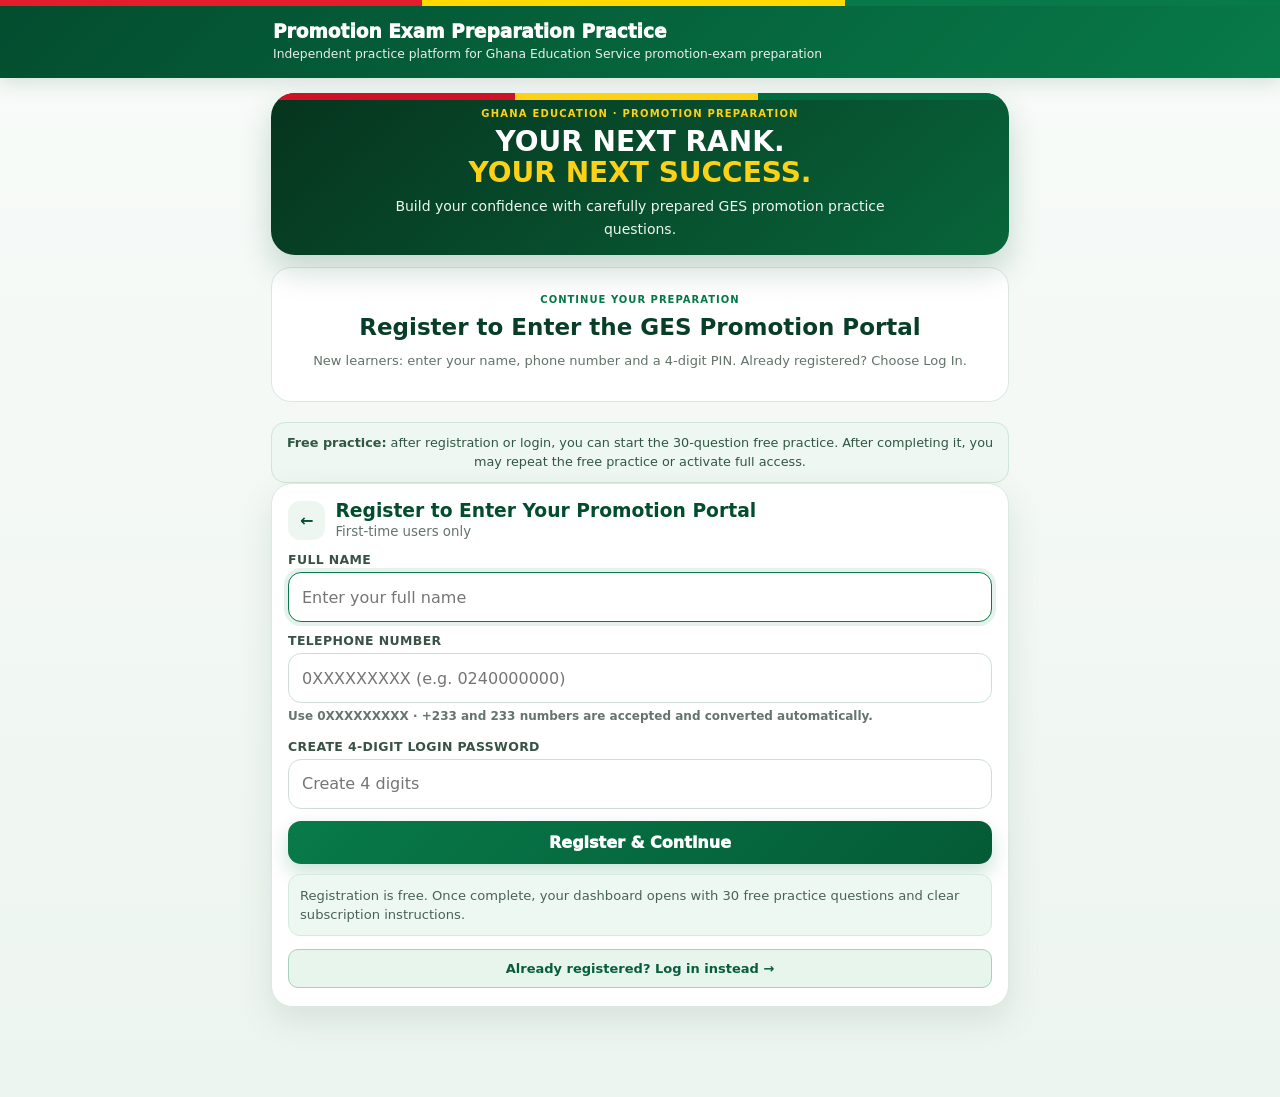
==== commit a088ee2e: "Load registration-first learner experience" ====
--- a/ges-promotion-quiz-2027/index.html
+++ b/ges-promotion-quiz-2027/index.html
@@ -59,7 +59,7 @@
 <script src="./full-bank-part2.js?v=20261002e"></script>
 <script src="./full-bank-part3.js?v=20261002e"></script>
 <script src="./full-bank-part4.js?v=20261002e"></script>
-<script src="./app-v4.js?v=20261028-liveapproval"></script>
+<script src="./app-v4.js?v=20261030-register-first"></script>
 <script>
 (function(){
 'use strict';
